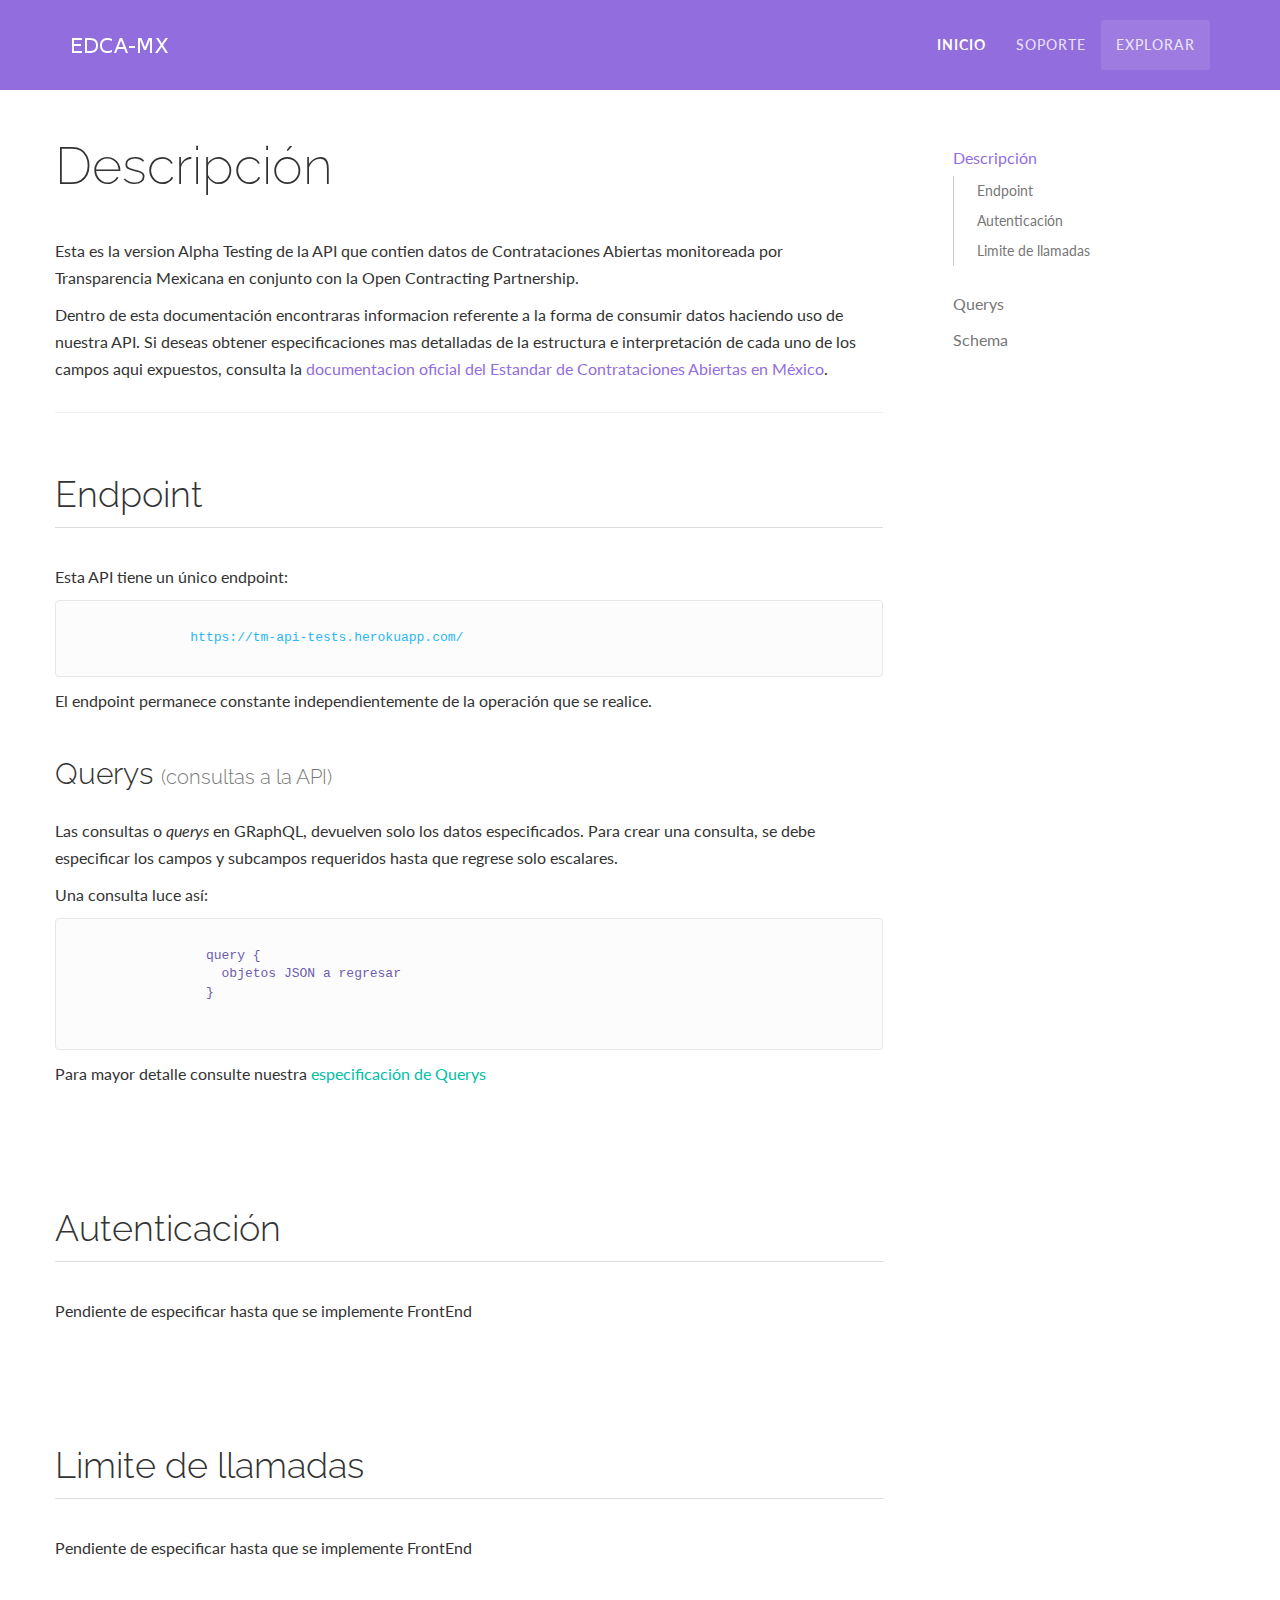
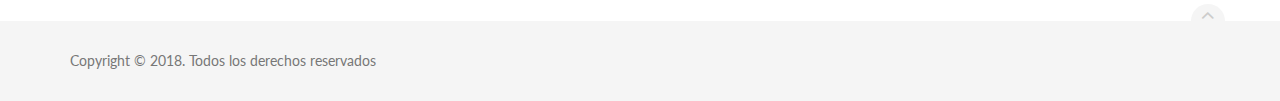
==== overview.html @ fe16a972 "Add docs" ====
<!DOCTYPE html>
<html lang="en">
  <head>
    <meta charset="utf-8">
    <meta http-equiv="X-UA-Compatible" content="IE=edge">
    <meta name="viewport" content="width=device-width, initial-scale=1">
    <meta name="description" content="">
    <meta name="keywords" content="">

    <title>API-Docs</title>

    <!-- Styles -->
    <link href="assets/css/theDocs.all.css" rel="stylesheet">
    <link href="assets/css/custom.css" rel="stylesheet">
    <link href="assets/css/skin/skin-purple.css" rel="stylesheet">

    <!-- Fonts -->
    <link href='http://fonts.googleapis.com/css?family=Raleway:100,300,400,500%7CLato:300,400' rel='stylesheet' type='text/css'>

    <!-- Favicons -->
    <link rel="apple-touch-icon" href="/apple-touch-icon.png">
    <link rel="icon" href="assets/img/favicon.png">
  </head>

  <body>

    <header class="site-header">

      <!-- Top navbar & branding -->
      <nav class="navbar navbar-default">
        <div class="container">

          <!-- Toggle buttons and brand -->
          <div class="navbar-header">
            <button type="button" class="navbar-toggle" data-toggle="collapse" data-target="#navbar" aria-expanded="true" aria-controls="navbar">
              <span class="glyphicon glyphicon-option-vertical"></span>
            </button>

            <button type="button" class="navbar-toggle for-sidebar" data-toggle="offcanvas">
              <span class="icon-bar"></span>
              <span class="icon-bar"></span>
              <span class="icon-bar"></span>
            </button>

            <a class="navbar-brand" href="index.html"><img src="assets/img/logo.png" alt="logo"></a>
          </div>
          <!-- END Toggle buttons and brand -->

          <!-- Top navbar -->
          <div id="navbar" class="navbar-collapse collapse" aria-expanded="true" role="banner">
            <ul class="nav navbar-nav navbar-right">
              <li class="active"><a href="index.html">Inicio</a></li>

              <li><a href="https://github.com/EDCA-MX/API/issues">Soporte</a></li>
              <li class="hero"><a href="https://tm-api-tests.herokuapp.com/">Explorar</a></li>
            </ul>
          </div>
          <!-- END Top navbar -->

        </div>
      </nav>
      <!-- END Top navbar & branding -->
    </header>


    <main class="container">
      <div class="row">

        <!-- Main content -->
        <article class="col-md-9 col-sm-9 main-content" role="main">
          
          <header>
            <h1>Descripción</h1>
            <p>Esta es la version Alpha Testing de la API que contien datos de Contrataciones Abiertas monitoreada por Transparencia Mexicana en conjunto con la Open Contracting Partnership.</p>
            <p>Dentro de esta documentación encontraras informacion referente a la forma de consumir datos haciendo uso de nuestra API. Si deseas obtener especificaciones mas detalladas de
              la estructura e interpretación de cada uno de los campos aqui expuestos, consulta la <a href="">documentacion oficial del Estandar de Contrataciones Abiertas en México</a>.</p>

          </header>

 
          <section id="endpoint">
              <h2>Endpoint</h2>
              <p>Esta API tiene un único endpoint:</p>
              <pre class="text-info">

                https://tm-api-tests.herokuapp.com/
              </pre>
              <p>El endpoint permanece constante independientemente de la operación que se realice.</p>


              <h3>Querys  <small> (consultas a la API) </small></h3>
              <p>Las consultas o <i>querys</i> en GRaphQL, devuelven solo los datos especificados. Para crear una consulta, se debe especificar los campos y subcampos requeridos hasta que regrese solo escalares.</p>
              <p>Una consulta luce así:</p>
              <pre class="text-purple">

                  query {
                    objetos JSON a regresar
                  }

                </pre>

                <p>Para mayor detalle consulte nuestra <a class="text-teal" href="querys.html">especificación de Querys</a></p>
              



            </section>
            
            

          <section id="auth">
            <h2>Autenticación</h2>
            <p></p>
            <p>Pendiente de especificar hasta que se implemente FrontEnd</p>

          </section>

          <section id="ratelimit">
            <h2>Limite de llamadas</h2>
            <p></p>
            <p>Pendiente de especificar hasta que se implemente FrontEnd</p>
          </section>

          <!-- <section id="schema">
              <h2>Estructura del Schema</h2>
              <p></p>
              <p>GraphQL es un lenguaje de <i>querys</i> que nos permite crear una descripción completa de datos en un Schema, esto habilita la solicitud de datos a niveles muy específicos lo cual implica que la respuesta contendrá únicamente los datos que hemos requerido. GraphQL es la capa limpia de abstracción dentro de la arquitectura cliente-servidor que un enfoque REST nunca podrá proporcionar.</p>
              <p>Para mayor información consulta la <a href="http://graphql.org/">documentacion oficial</a>.</p>
            </section> -->
          
        </article>
        <!-- END Main content -->

        <!-- Sidebar -->
        <aside class="col-md-3 col-sm-3 sidebar">

          <ul  class="sidenav dropable sticky">
            <li class="active"><a href="overview.html">Descripción</a>
              <ul>
                  <li><a href="overview.html#endpoint">Endpoint</a></li>
                  <li><a href="overview.html#auth">Autenticación</a></li>
                  <li><a href="overview.html#ratelimit">Limite de llamadas</a></li>
                </ul>
            </li>
            <li >
              <a  href="querys.html">Querys</a>
              <ul>
                  <li><a href="querys.html#publisher">Publicador</a></li>
                  <li><a href="querys.html#tenderers">Licitantes</a></li>
                  <li><a href="querys.html#budget">Presupuesto</a></li>
                </ul>
            </li>

            <li>
                <a href="schema.html">Schema</a>
                <ul>
                  <li><a href="schema.html#global_data">Datos Globales</a></li>
                  <li><a href="schema.html#parties">Organizaciones</a></li>
                  <li><a href="schema.html#planning">Planeación</a></li>
                  <li><a href="schema.html#tender">Licitación</a></li>
                </ul>
              </li>

            <!-- <li>
              <a href="#">Menu level</a>
              <ul class="dropable">
                <li><a href="#">Level 1</a></li>
                <li>
                  <a href="#">Level 1</a>
                  <ul>
                    <li><a href="#">Level 2</a></li>
                    <li>
                      <a href="#">Level 2</a>
                      <ul>
                        <li><a href="#">Level 3</a></li>
                        <li><a href="#">Level 3</a></li>
                      </ul>
                    </li>
                    <li><a href="#">Level 2</a></li>
                  </ul>
                </li>
                <li><a href="#">Level 1</a></li>
                <li><a href="#">Level 1</a></li>
              </ul>
            </li> -->

          </ul>

        </aside>
        <!-- END Sidebar -->


      </div>
    </main>

    <!-- Footer -->
    <footer class="site-footer">
      <div class="container">
        <a id="scroll-up" href="#"><i class="fa fa-angle-up"></i></a>

        <div class="row">
          <div class="col-md-6 col-sm-6">
            <p>Copyright &copy; 2018. Todos los derechos reservados</p>
          </div>
          <div class="col-md-6 col-sm-6">
            <ul class="footer-menu">
              <!-- <li><a href="page_changelog.html">Actualizaciones</a></li>
              <li><a href="mailto:support@thetheme.io">Contacto</a></li> -->
            </ul>
          </div>
        </div>
      </div>
    </footer>
    <!-- END Footer -->

    <!-- Scripts -->
    <script src="assets/js/theDocs.all.js"></script>
    <script src="assets/js/custom.js"></script>

  </body>
</html>
---- assets/css/custom.css ----
.code-snippet .code-preview::after {
    content: "Ejemplo";
  }
---- assets/css/skin/skin-purple.css ----
.navbar-default.navbar-light li > a:focus,
.navbar-default.navbar-light li > a:hover,
.navbar-default.navbar-light .active > a,
.navbar-default.navbar-light .active > a:focus,
.navbar-default.navbar-light .active > a:hover,
.navbar-default.navbar-light .open > a:focus,
.navbar-default.navbar-light .open > a:hover,
.navbar-default.navbar-light .open > a,
.sidenav a.active,
.sidenav a:hover,
.sidenav > li > a.active,
.sidenav > li > a:hover,
.sidenav li.active > a,
.sidebar-boxed .sidenav > li > a:hover,
.sidebar-boxed .sidenav > li > a.open,
a,
a:focus,
a:hover,
h1 a:before,
h2 a:before,
h3 a:before,
.toc a:hover,
.toc a:active,
.tabs-text .nav-tabs > li.active a,
.tabs-btn .nav-tabs li.active a,
.code-tabs .languages .btn.active,
.code-tabs .languages .btn:active,
.promo > .fa,
.promo > .glyphicon,
.pagination > li > a:focus,
.pagination > li > a:hover,
.pagination > li > span:focus,
.pagination > li > span:hover,
.pager li > a:hover {
  color: #926dde;
}

.site-header .navbar,
.sidenav > li > ul li.active a:before,
.sidenav > li > ul a.active:before,
.sidebar-line .sidenav li.active > a:before,
.sidebar-line .sidenav a.active:before,
.carousel.indicators-out .carousel-indicators .active,
.pagination > .active > a,
.pagination > .active > a:focus,
.pagination > .active > a:hover,
.pagination > .active > span,
.pagination > .active > span:focus,
.pagination > .active > span:hover {
  background-color: #926dde;
}

.carousel.indicators-out .carousel-indicators li {
  border-color: #926dde;
}

.tabs-text .nav-tabs > li.active {
  border-bottom-color: #926dde;
}

.grid-view li {
  border-top-color: #926dde;
}

@media screen and (max-width: 767px) {
  .navbar {
    background-color: #926dde !important;
  }
}

/*# sourceMappingURL=skin-purple.css.map */
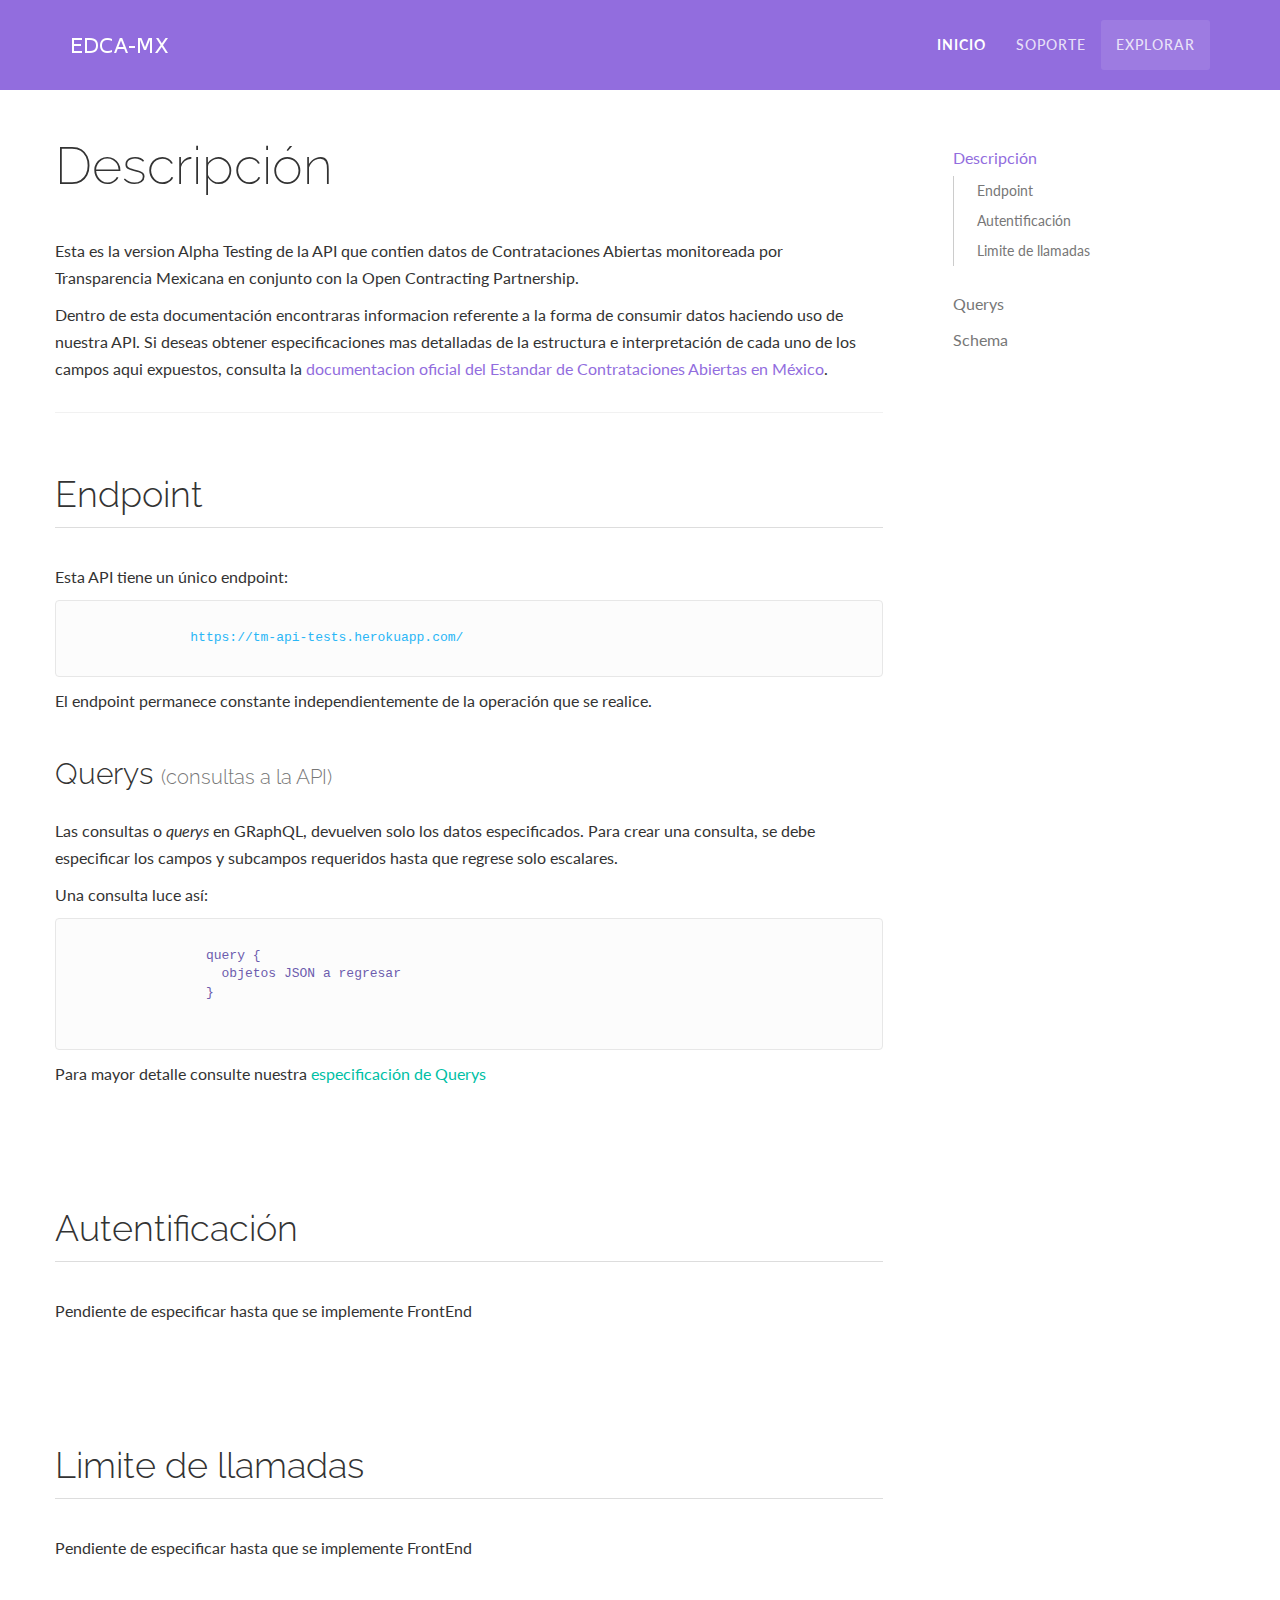
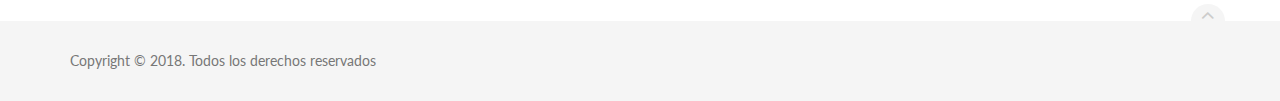
==== commit b7b07372: "Fix typo" ====
--- a/overview.html
+++ b/overview.html
@@ -109,7 +109,7 @@
             
 
           <section id="auth">
-            <h2>Autenticación</h2>
+            <h2>Autentificación</h2>
             <p></p>
             <p>Pendiente de especificar hasta que se implemente FrontEnd</p>
 
@@ -138,7 +138,7 @@
             <li class="active"><a href="overview.html">Descripción</a>
               <ul>
                   <li><a href="overview.html#endpoint">Endpoint</a></li>
-                  <li><a href="overview.html#auth">Autenticación</a></li>
+                  <li><a href="overview.html#auth">Autentificación</a></li>
                   <li><a href="overview.html#ratelimit">Limite de llamadas</a></li>
                 </ul>
             </li>
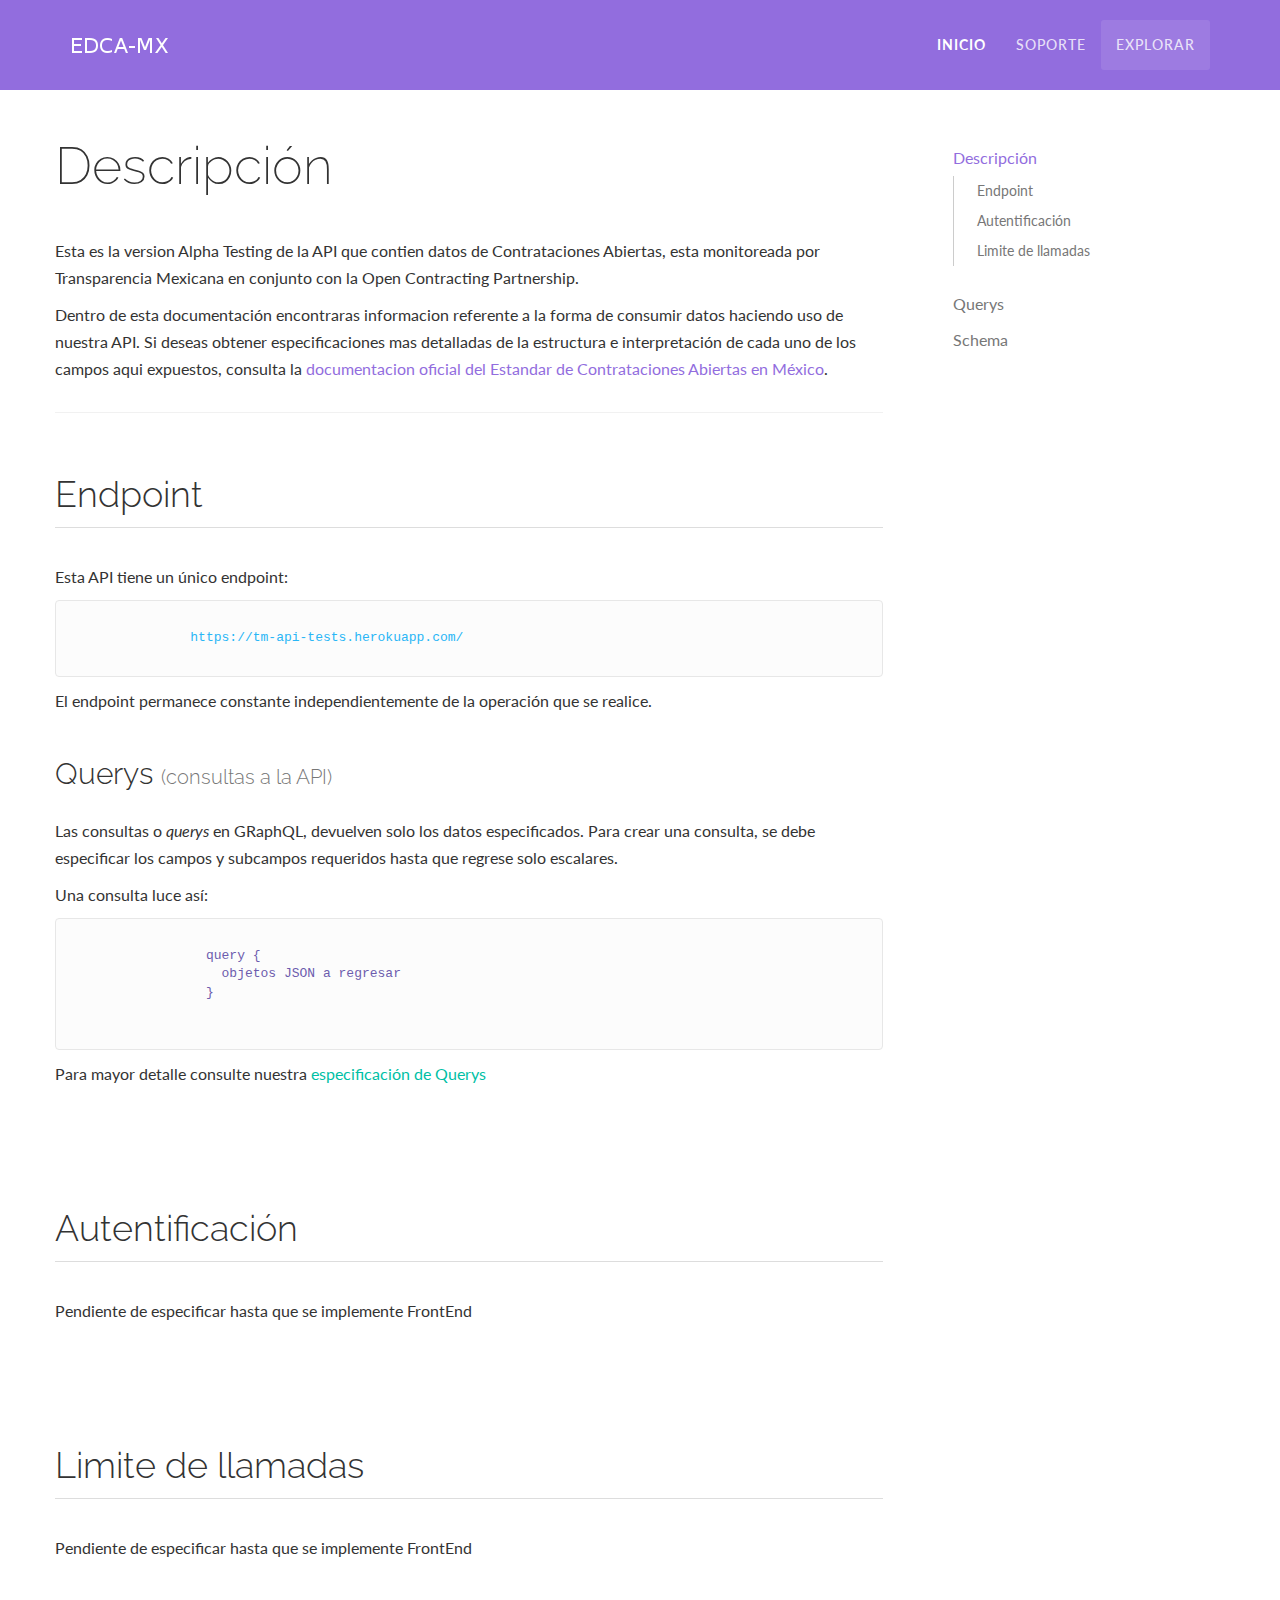
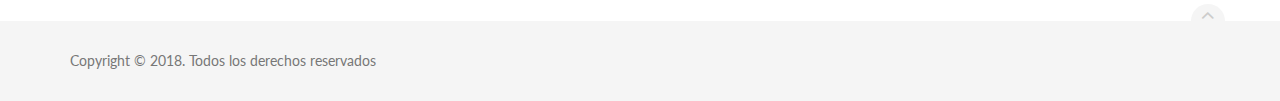
==== commit 99396e1d: "Fix typo" ====
--- a/overview.html
+++ b/overview.html
@@ -71,7 +71,7 @@
           
           <header>
             <h1>Descripción</h1>
-            <p>Esta es la version Alpha Testing de la API que contien datos de Contrataciones Abiertas monitoreada por Transparencia Mexicana en conjunto con la Open Contracting Partnership.</p>
+            <p>Esta es la version Alpha Testing de la API que contien datos de Contrataciones Abiertas, esta monitoreada por Transparencia Mexicana en conjunto con la Open Contracting Partnership.</p>
             <p>Dentro de esta documentación encontraras informacion referente a la forma de consumir datos haciendo uso de nuestra API. Si deseas obtener especificaciones mas detalladas de
               la estructura e interpretación de cada uno de los campos aqui expuestos, consulta la <a href="">documentacion oficial del Estandar de Contrataciones Abiertas en México</a>.</p>
 
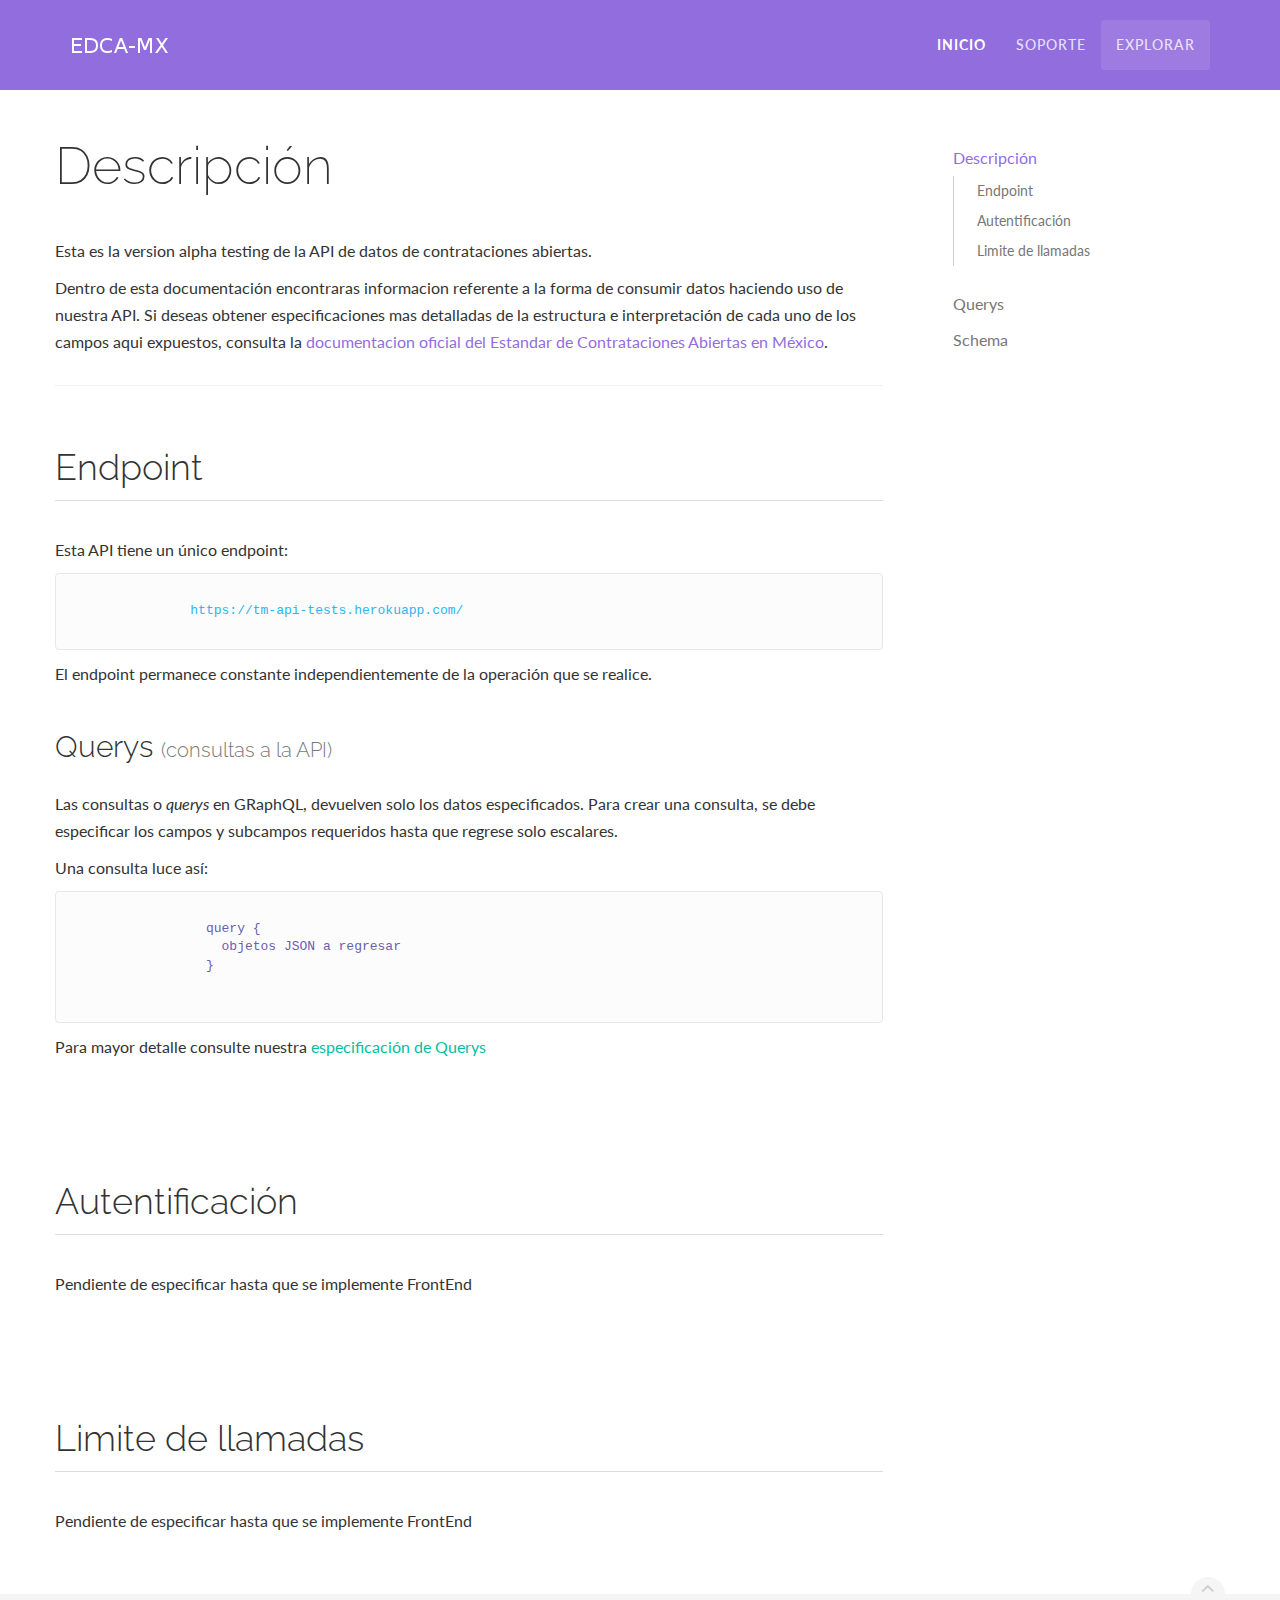
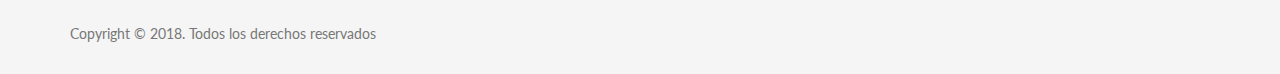
==== commit 6fdc3ec2: "Edit description" ====
--- a/overview.html
+++ b/overview.html
@@ -71,7 +71,7 @@
           
           <header>
             <h1>Descripción</h1>
-            <p>Esta es la version Alpha Testing de la API que contien datos de Contrataciones Abiertas, esta monitoreada por Transparencia Mexicana en conjunto con la Open Contracting Partnership.</p>
+            <p>Esta es la version alpha testing de la API de datos de contrataciones abiertas.</p>
             <p>Dentro de esta documentación encontraras informacion referente a la forma de consumir datos haciendo uso de nuestra API. Si deseas obtener especificaciones mas detalladas de
               la estructura e interpretación de cada uno de los campos aqui expuestos, consulta la <a href="">documentacion oficial del Estandar de Contrataciones Abiertas en México</a>.</p>
 
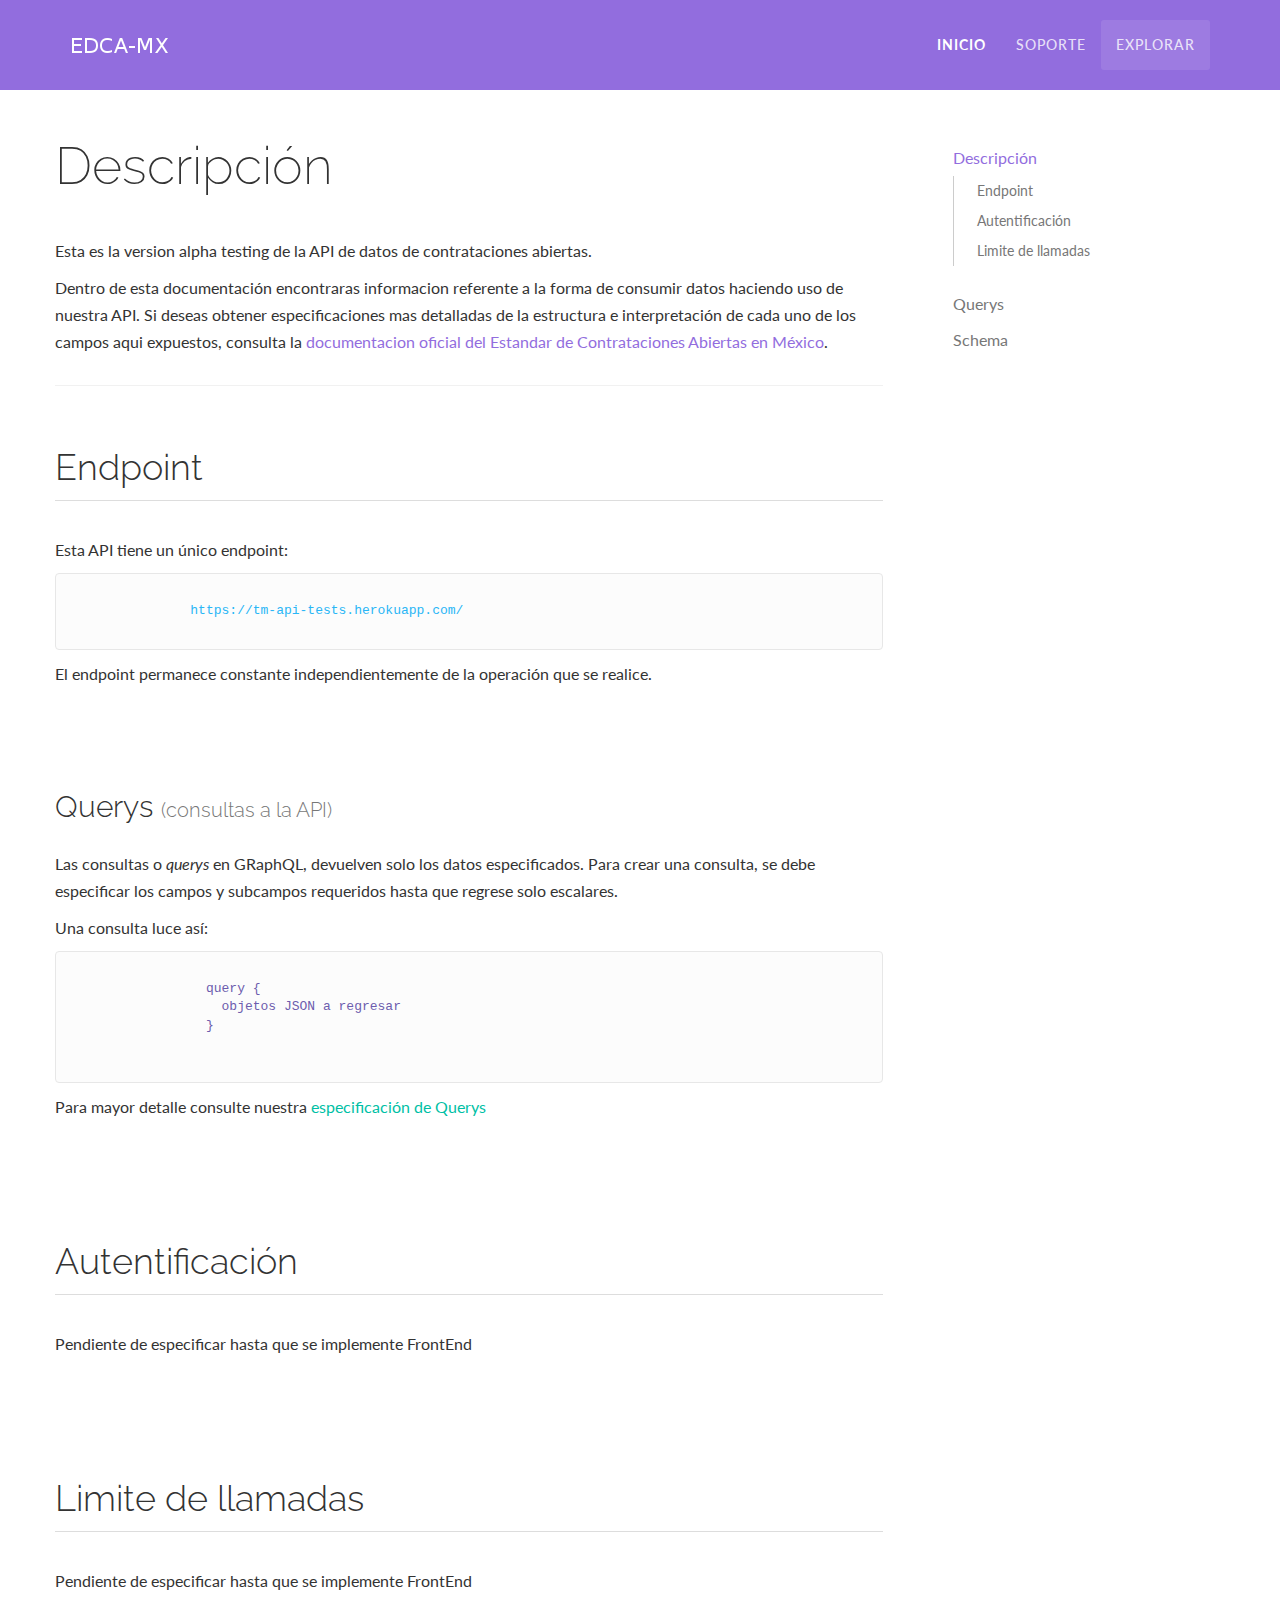
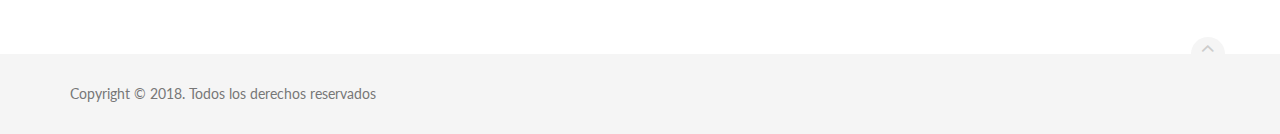
==== commit 6f5f4958: "Fix links" ====
--- a/overview.html
+++ b/overview.html
@@ -86,8 +86,9 @@
                 https://tm-api-tests.herokuapp.com/
               </pre>
               <p>El endpoint permanece constante independientemente de la operación que se realice.</p>
-
-
+            </section>
+                
+              <section id="querys">
               <h3>Querys  <small> (consultas a la API) </small></h3>
               <p>Las consultas o <i>querys</i> en GRaphQL, devuelven solo los datos especificados. Para crear una consulta, se debe especificar los campos y subcampos requeridos hasta que regrese solo escalares.</p>
               <p>Una consulta luce así:</p>
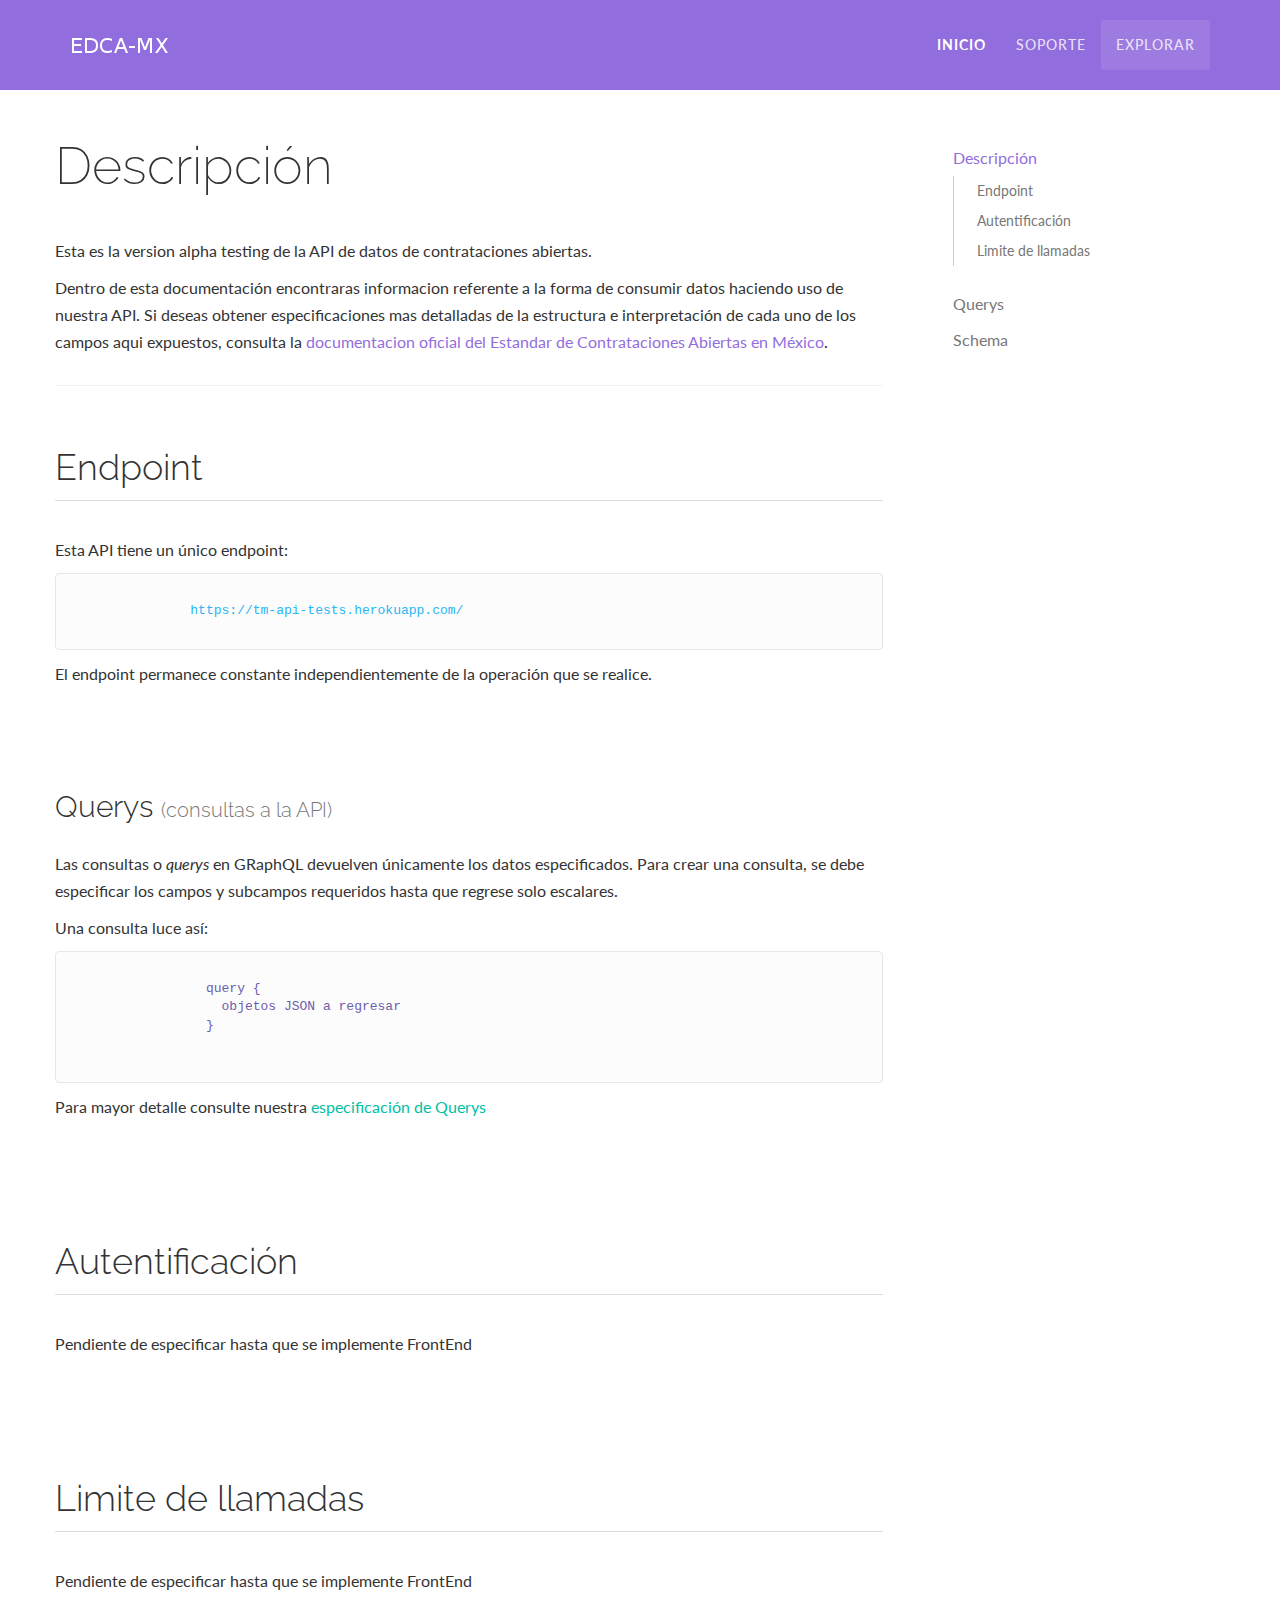
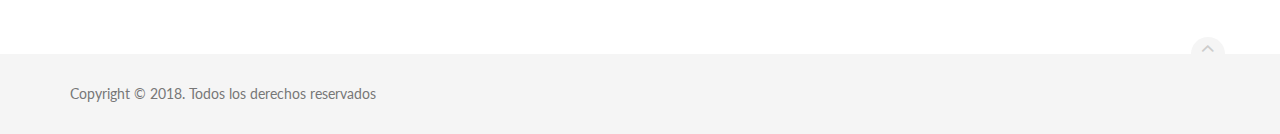
==== commit 312688ec: "Fix text" ====
--- a/overview.html
+++ b/overview.html
@@ -90,7 +90,7 @@
                 
               <section id="querys">
               <h3>Querys  <small> (consultas a la API) </small></h3>
-              <p>Las consultas o <i>querys</i> en GRaphQL, devuelven solo los datos especificados. Para crear una consulta, se debe especificar los campos y subcampos requeridos hasta que regrese solo escalares.</p>
+              <p>Las consultas o <i>querys</i> en GRaphQL devuelven únicamente los datos especificados. Para crear una consulta, se debe especificar los campos y subcampos requeridos hasta que regrese solo escalares.</p>
               <p>Una consulta luce así:</p>
               <pre class="text-purple">
 
